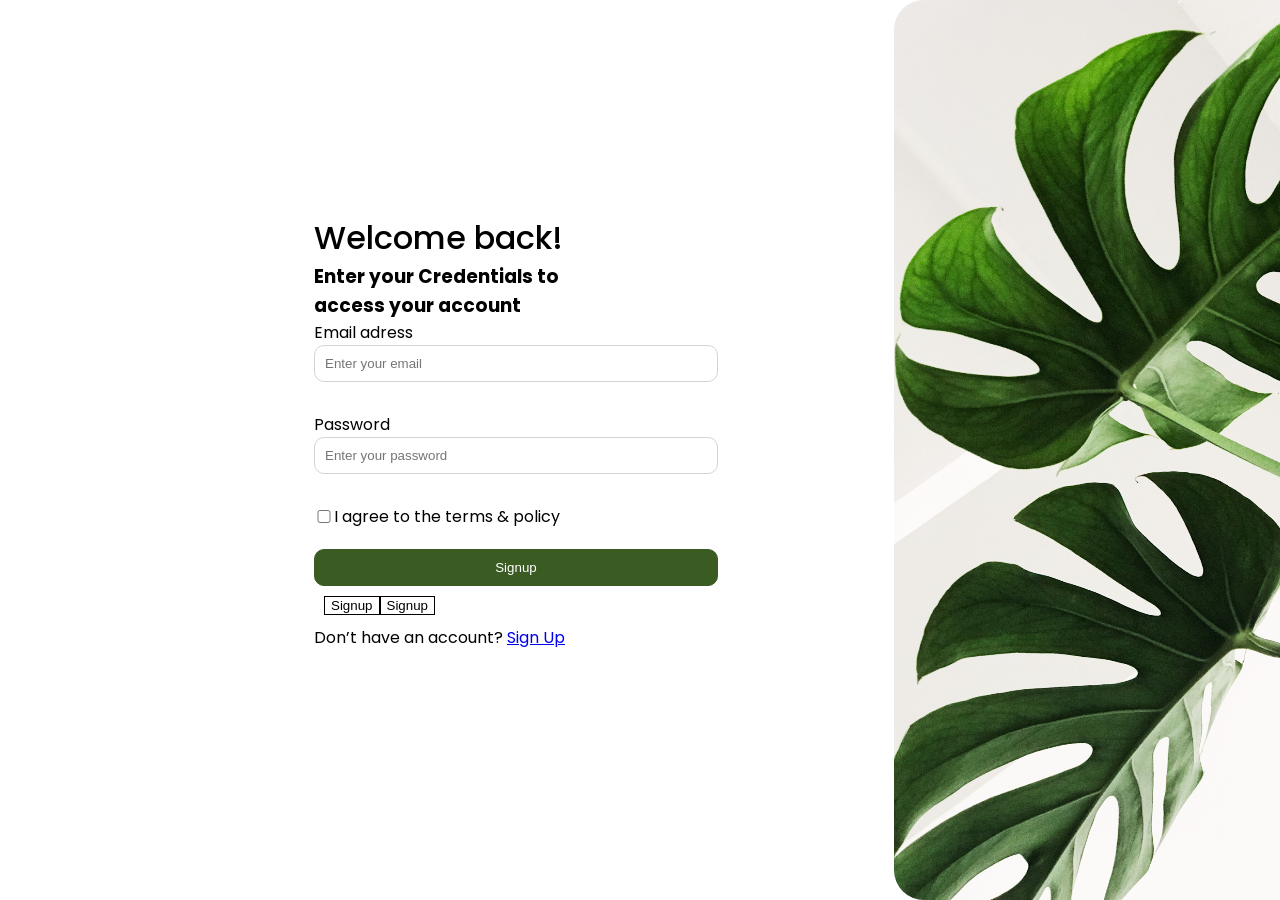
==== index_sign_in.html @ 1a66fee7 "first and last commit" ====
<!doctype html>
<html lang="en">
  <head>
    <meta charset="UTF-8" />
    <meta name="viewport" content="width=device-width, initial-scale=1.0" />
    <link rel="stylesheet" href="style.css" />

    <title>Document</title>
  </head>
  <body>
    <main>
      <section class="auth">
        <form action="/signup">
          <h1>Welcome back!</h1>
          <h3>Enter your Credentials to access your account</h3>

          <label for="email">Email adress</label>
          <input type="text" name="email" placeholder="Enter your email" />

          <label for="password">Password</label>
          <input
            type="text"
            name="password"
            placeholder="Enter your password"
          />

          <div class="checkbox">
            <input type="checkbox" />
            <p>I agree to the terms & policy</p>
          </div>

          <button class="submit" type="submit">Signup</button>

          <div class="another">
            <button class="media" type="submit">Signup</button>
            <button class="media" type="submit">Signup</button>
          </div>

          <p>Don’t have an account? <a href="index.html">Sign Up </a></p>
        </form>
      </section>

      <img src="img.jpg" alt="img" />
    </main>
  </body>
</html>
---- style.css ----
@import url("https://fonts.googleapis.com/css2?family=Poppins:ital,wght@0,100;0,200;0,300;0,400;0,500;0,600;0,700;0,800;0,900;1,100;1,200;1,300;1,400;1,500;1,600;1,700;1,800;1,900&display=swap");

* {
  box-sizing: border-box;
  margin: 0;
}

body {
  font-family: "Poppins", sans-serif;
}

main {
  display: flex;
  height: 100vh;
}

section {
  margin-top: 150px;
  margin-left: 250px;
}

h1 {
  font-size: medium;
  font-size: 32px;
  font-weight: 500;
}

form {
  display: flex;
  flex-direction: column;
  padding: 64px;
  width: 404px;
  height: 638px;
}

input {
  border: 1px solid rgb(212, 212, 212);
  border-radius: 10px;
  width: 404px;
  padding: 10px 10px 10px 10px;
  margin-bottom: 30px;
}

img {
  min-width: 781px;
  max-height: 100vh;
  float: right;
  margin-left: 240px;
  border-radius: 30px 0 0 30px;
}

.checkbox {
  display: flex;
  align-items: center;
}
.checkbox input {
  width: 20px;
  margin-bottom: 0;
}

.submit {
  border: 1px solid #3a5b22;
  margin-top: 20px;
  padding: 10px;
  width: 404px;
  background-color: #3a5b22;
  border-radius: 10px;
  color: white;
}

.another {
  display: flex;
  padding: 10px;
}

.media {
  background-color: white;
  color: black;
  border: 1px solid black;
}
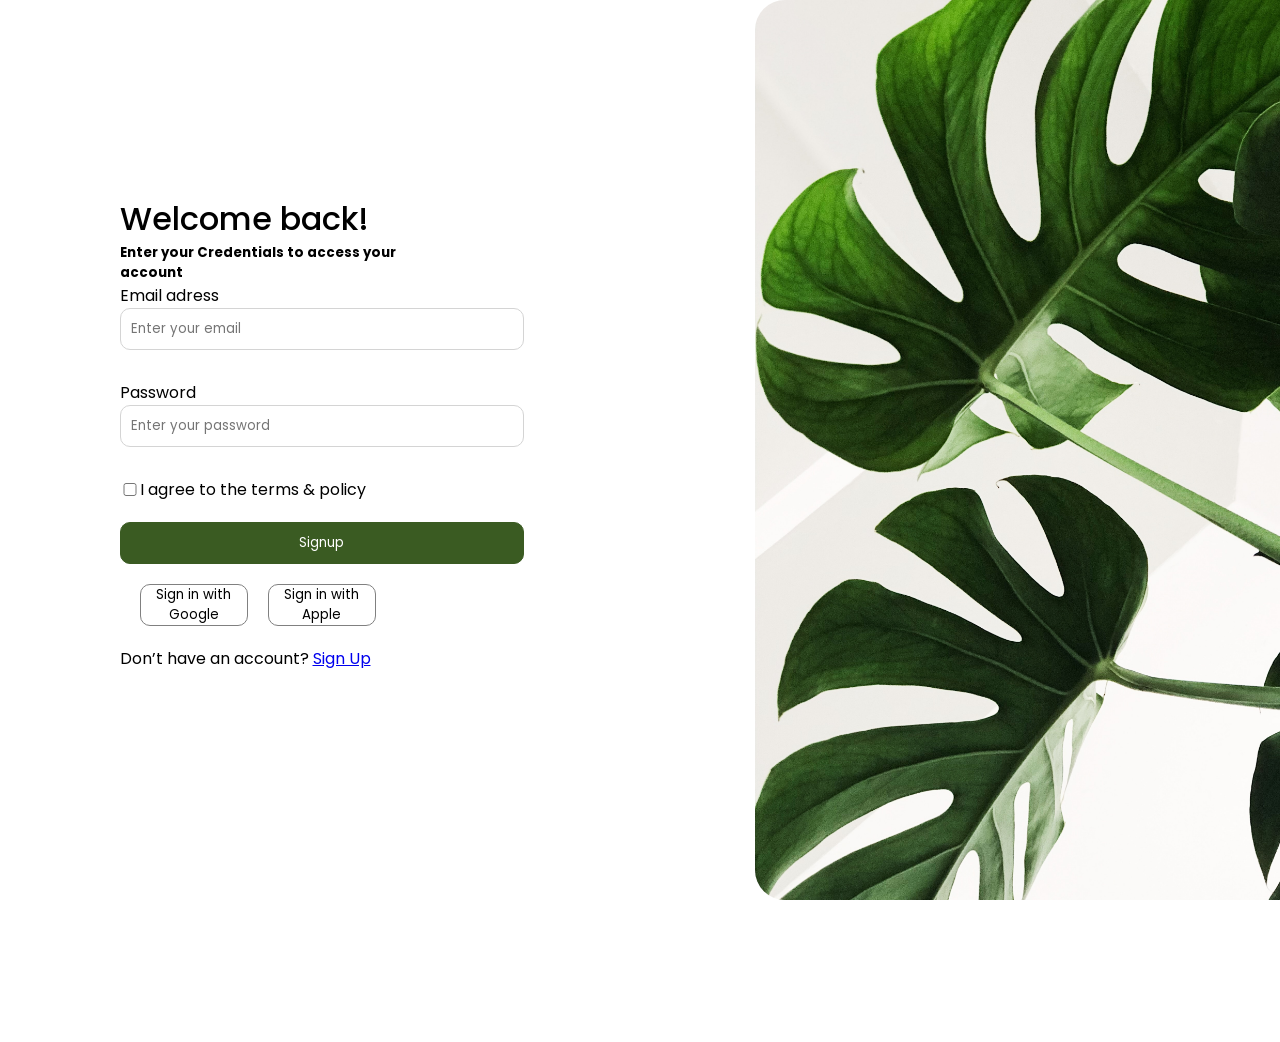
==== commit 53cfed8d: "fixed sizes" ====
--- a/index_sign_in.html
+++ b/index_sign_in.html
@@ -9,38 +9,46 @@
   </head>
   <body>
     <main>
-      <section class="auth">
+      <section class="left">
         <form action="/signup">
           <h1>Welcome back!</h1>
-          <h3>Enter your Credentials to access your account</h3>
+          <h5>Enter your Credentials to access your account</h5>
 
           <label for="email">Email adress</label>
-          <input type="text" name="email" placeholder="Enter your email" />
+          <input
+            type="text"
+            name="email"
+            placeholder="Enter your email"
+            required
+          />
 
           <label for="password">Password</label>
           <input
             type="text"
             name="password"
             placeholder="Enter your password"
+            required
           />
 
           <div class="checkbox">
-            <input type="checkbox" />
+            <input type="checkbox" required />
             <p>I agree to the terms & policy</p>
           </div>
 
           <button class="submit" type="submit">Signup</button>
 
           <div class="another">
-            <button class="media" type="submit">Signup</button>
-            <button class="media" type="submit">Signup</button>
+            <button class="media" type="submit">Sign in with Google</button>
+            <button class="media" type="submit">Sign in with Apple</button>
           </div>
 
           <p>Don’t have an account? <a href="index.html">Sign Up </a></p>
         </form>
       </section>
 
-      <img src="img.jpg" alt="img" />
+      <div class="right">
+        <img src="img.jpg" alt="img" />
+      </div>
     </main>
   </body>
 </html>
--- a/style.css
+++ b/style.css
@@ -1,12 +1,15 @@
 @import url("https://fonts.googleapis.com/css2?family=Poppins:ital,wght@0,100;0,200;0,300;0,400;0,500;0,600;0,700;0,800;0,900;1,100;1,200;1,300;1,400;1,500;1,600;1,700;1,800;1,900&display=swap");
 
 * {
+  margin: 0;
+  padding: 0;
   box-sizing: border-box;
-  margin: 0;
+  font-family: "Poppins", sans-serif;
 }
 
 body {
-  font-family: "Poppins", sans-serif;
+  width: 1536px;
+  height: 1042px;
 }
 
 main {
@@ -14,9 +17,11 @@
   height: 100vh;
 }
 
-section {
-  margin-top: 150px;
-  margin-left: 250px;
+.left {
+  width: 50%;
+  display: flex;
+  justify-content: center;
+  align-items: center;
 }
 
 h1 {
@@ -41,11 +46,19 @@
   margin-bottom: 30px;
 }
 
-img {
+.right {
+  width: 50%;
   min-width: 781px;
   max-height: 100vh;
   float: right;
   margin-left: 240px;
+  border-radius: 30px 0 0 30px;
+}
+
+.right img {
+  width: 100%;
+  height: 100%;
+  object-fit: cover;
   border-radius: 30px 0 0 30px;
 }
 
@@ -71,10 +84,13 @@
 .another {
   display: flex;
   padding: 10px;
+  justify-content: space-between;
 }
-
 .media {
   background-color: white;
+  border-radius: 10px;
   color: black;
-  border: 1px solid black;
+  border: 1px solid gray;
+  width: 190px;
+  margin: 10px;
 }
